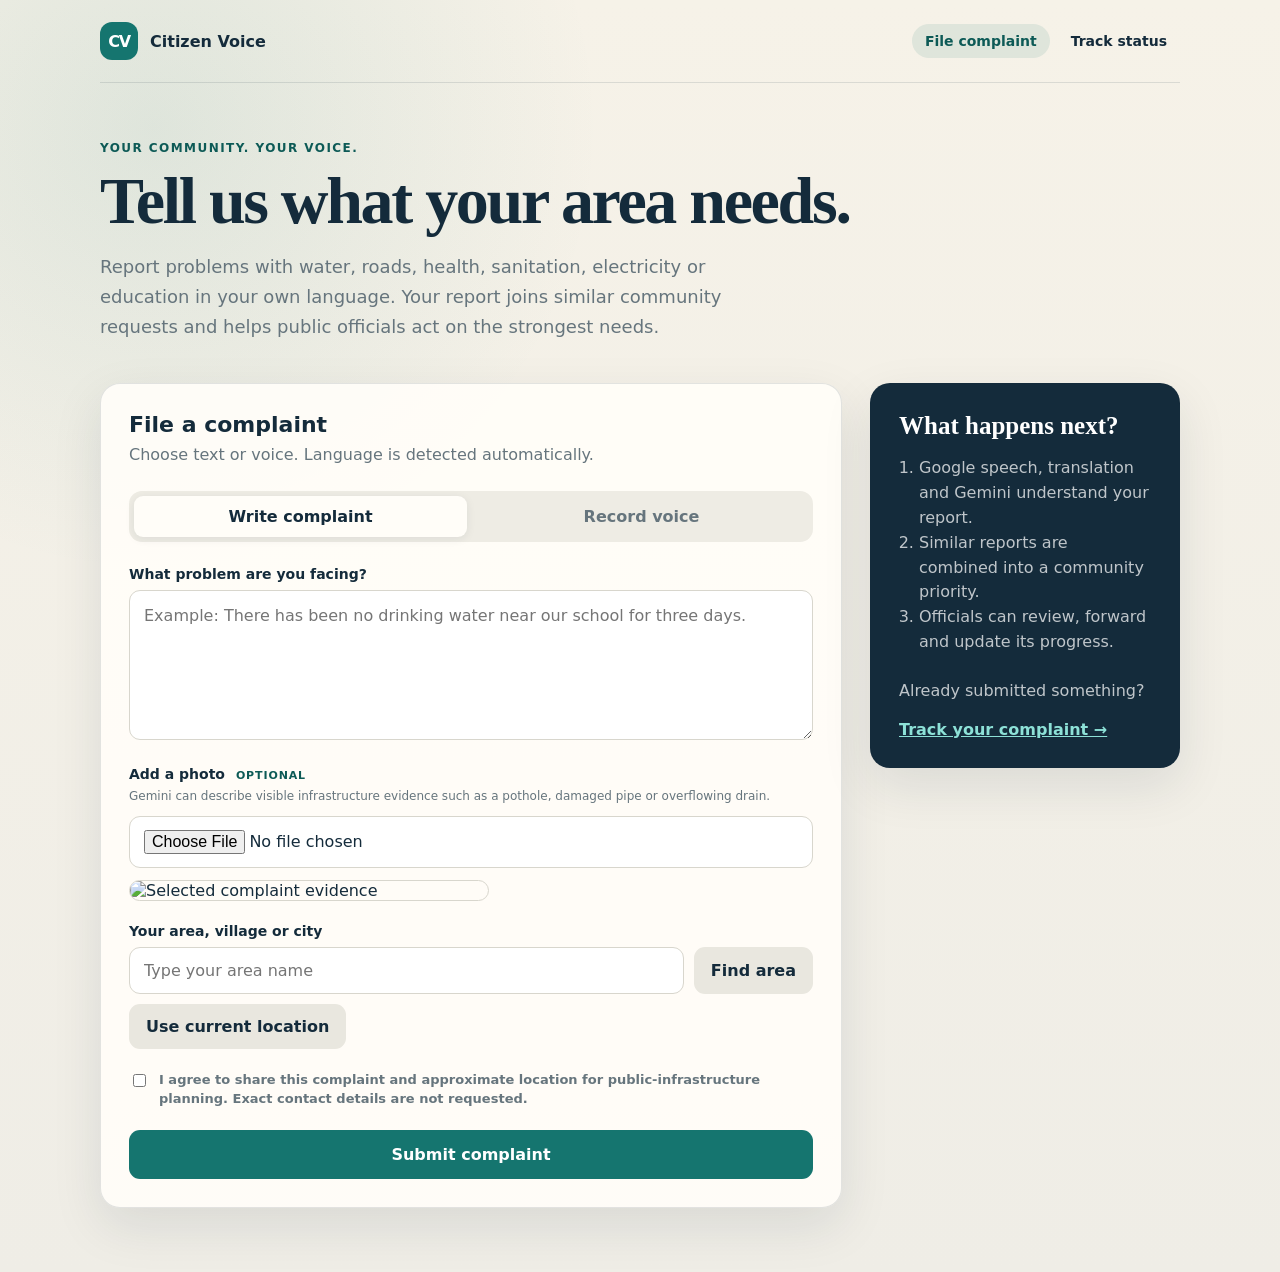
==== citizen/index.html @ c3f3e428 "Initial project upload" ====
<!doctype html>
<html lang="en">
<head>
  <meta charset="utf-8">
  <meta name="viewport" content="width=device-width, initial-scale=1">
  <meta name="description" content="Submit a multilingual public infrastructure complaint by text or voice.">
  <title>Citizen Voice — File a complaint</title>
  <link rel="stylesheet" href="/citizen/styles.css">
</head>
<body>
  <div class="shell">
    <header class="topbar">
      <a class="brand" href="/citizen/"><span class="brand-mark">CV</span><span>Citizen Voice</span></a>
      <nav class="nav" aria-label="Citizen services">
        <a class="active" href="/citizen/">File complaint</a>
        <a href="/citizen/track.html">Track status</a>
      </nav>
    </header>

    <section class="hero">
      <div class="kicker">Your community. Your voice.</div>
      <h1>Tell us what your area needs.</h1>
      <p>Report problems with water, roads, health, sanitation, electricity or education in your own language. Your report joins similar community requests and helps public officials act on the strongest needs.</p>
    </section>

    <main class="layout">
      <form class="card" id="complaint-form">
        <h2 class="section-title">File a complaint</h2>
        <p class="section-copy">Choose text or voice. Language is detected automatically.</p>

        <div class="mode-switch" role="group" aria-label="Complaint input type">
          <button type="button" class="active" id="text-mode">Write complaint</button>
          <button type="button" id="voice-mode">Record voice</button>
        </div>

        <div class="field" id="text-field">
          <label for="complaint-text">What problem are you facing?</label>
          <textarea id="complaint-text" maxlength="2000" placeholder="Example: There has been no drinking water near our school for three days."></textarea>
        </div>

        <div class="voice-box" id="voice-box">
          <label for="voice-language">Language spoken</label>
          <select id="voice-language">
            <option value="hi-IN">Hindi</option>
            <option value="en-IN">English (India)</option>
            <option value="ta-IN">Tamil</option>
            <option value="te-IN">Telugu</option>
            <option value="kn-IN">Kannada</option>
            <option value="ml-IN">Malayalam</option>
            <option value="mr-IN">Marathi</option>
            <option value="bn-IN">Bengali</option>
            <option value="gu-IN">Gujarati</option>
            <option value="pa-IN">Punjabi</option>
          </select>
          <button type="button" class="record-button" id="record-button" aria-label="Start voice recording">●</button>
          <div class="voice-status" id="voice-status">Tap to start recording</div>
          <audio id="audio-preview" controls hidden></audio>
        </div>

        <div class="field">
          <label for="complaint-photo">Add a photo <span class="optional">Optional</span></label>
          <p class="field-help">Gemini can describe visible infrastructure evidence such as a pothole, damaged pipe or overflowing drain.</p>
          <input id="complaint-photo" type="file" accept="image/jpeg,image/png,image/webp" capture="environment">
          <img id="photo-preview" class="photo-preview" alt="Selected complaint evidence" hidden>
        </div>

        <div class="field">
          <label for="area-input">Your area, village or city</label>
          <div class="field-row">
            <input id="area-input" maxlength="160" placeholder="Type your area name" autocomplete="address-level2">
            <button type="button" class="button secondary" id="find-area">Find area</button>
          </div>
          <div class="location-actions">
            <button type="button" class="button secondary" id="use-location">Use current location</button>
          </div>
          <div class="location-result" id="location-result" role="status"></div>
        </div>

        <label class="consent">
          <input type="checkbox" id="consent">
          <span>I agree to share this complaint and approximate location for public-infrastructure planning. Exact contact details are not requested.</span>
        </label>

        <button class="button submit" id="submit-button" type="submit">Submit complaint</button>
        <div class="notice" id="form-notice" role="alert"></div>
      </form>

      <aside class="card side-card">
        <h2>What happens next?</h2>
        <ol>
          <li>Google speech, translation and Gemini understand your report.</li>
          <li>Similar reports are combined into a community priority.</li>
          <li>Officials can review, forward and update its progress.</li>
        </ol>
        <p>Already submitted something?</p>
        <a href="/citizen/track.html">Track your complaint →</a>
      </aside>
    </main>
  </div>
  <script src="/citizen/file.js"></script>
</body>
</html>
---- citizen/styles.css ----
:root {
  --navy: #142b3b;
  --teal: #15756f;
  --teal-dark: #0d5a56;
  --cream: #f6f2e8;
  --paper: #fffdf8;
  --gold: #c98b2e;
  --red: #a83f34;
  --muted: #66757d;
  --line: #d8d6cd;
  --shadow: 0 18px 50px rgba(20, 43, 59, .10);
}
* { box-sizing: border-box; }
body {
  margin: 0;
  min-height: 100vh;
  color: var(--navy);
  background:
    radial-gradient(circle at 12% 10%, rgba(21,117,111,.10), transparent 28rem),
    linear-gradient(180deg, var(--cream), #efede6);
  font-family: Inter, ui-sans-serif, system-ui, -apple-system, BlinkMacSystemFont, "Segoe UI", sans-serif;
}
button, input, textarea, select { font: inherit; }
a { color: inherit; }
.shell { width: min(1080px, calc(100% - 32px)); margin: auto; }
.topbar {
  display: flex; align-items: center; justify-content: space-between; gap: 24px;
  padding: 22px 0; border-bottom: 1px solid rgba(20,43,59,.12);
}
.brand { display: flex; align-items: center; gap: 12px; text-decoration: none; font-weight: 800; }
.brand-mark {
  display: grid; place-items: center; width: 38px; height: 38px; border-radius: 12px;
  color: white; background: var(--teal); letter-spacing: -.08em;
}
.nav { display: flex; gap: 8px; }
.nav a { padding: 9px 13px; border-radius: 999px; text-decoration: none; font-size: 14px; font-weight: 700; }
.nav a.active, .nav a:hover { background: rgba(21,117,111,.10); color: var(--teal-dark); }
.hero { padding: 58px 0 30px; max-width: 760px; }
.kicker { color: var(--teal-dark); text-transform: uppercase; letter-spacing: .12em; font-size: 12px; font-weight: 800; }
h1 { font-family: Georgia, "Times New Roman", serif; font-size: clamp(38px, 6vw, 66px); line-height: 1.02; letter-spacing: -.035em; margin: 12px 0 18px; }
.hero p { max-width: 650px; color: var(--muted); font-size: 18px; line-height: 1.65; margin: 0; }
.layout { display: grid; grid-template-columns: minmax(0, 1fr) 310px; gap: 28px; padding: 12px 0 64px; align-items: start; }
.card { background: rgba(255,253,248,.94); border: 1px solid rgba(20,43,59,.12); border-radius: 20px; box-shadow: var(--shadow); padding: 28px; }
.side-card { background: var(--navy); color: white; }
.side-card h2 { font-family: Georgia, serif; font-size: 25px; margin: 0 0 12px; }
.side-card p, .side-card li { color: rgba(255,255,255,.73); line-height: 1.55; }
.side-card ol { padding-left: 20px; margin-bottom: 24px; }
.side-card a { display: inline-block; color: #8de1d7; font-weight: 800; }
.section-title { margin: 0 0 6px; font-size: 22px; }
.section-copy { margin: 0 0 24px; color: var(--muted); line-height: 1.5; }
.mode-switch { display: grid; grid-template-columns: 1fr 1fr; gap: 8px; padding: 5px; background: #eeece4; border-radius: 13px; margin-bottom: 24px; }
.mode-switch button { border: 0; border-radius: 9px; padding: 11px; background: transparent; color: var(--muted); cursor: pointer; font-weight: 800; }
.mode-switch button.active { background: var(--paper); color: var(--navy); box-shadow: 0 2px 10px rgba(20,43,59,.08); }
.field { margin-bottom: 22px; }
label { display: block; margin-bottom: 8px; font-size: 14px; font-weight: 800; }
input, textarea, select {
  width: 100%; border: 1px solid var(--line); border-radius: 11px; padding: 13px 14px;
  color: var(--navy); background: white; outline: none;
}
input:focus, textarea:focus, select:focus { border-color: var(--teal); box-shadow: 0 0 0 3px rgba(21,117,111,.12); }
textarea { min-height: 150px; resize: vertical; line-height: 1.5; }
.field-row { display: flex; gap: 10px; }
.field-row input { flex: 1; }
.button {
  border: 0; border-radius: 11px; padding: 13px 17px; background: var(--teal); color: white;
  cursor: pointer; font-weight: 800; text-decoration: none; text-align: center;
}
.button:hover { background: var(--teal-dark); }
.button.secondary { color: var(--navy); background: #e9e7df; }
.button:disabled { cursor: not-allowed; opacity: .52; }
.location-actions { display: flex; gap: 10px; flex-wrap: wrap; margin-top: 10px; }
.location-result { display: none; margin-top: 12px; padding: 13px; border-radius: 11px; background: rgba(21,117,111,.08); color: var(--teal-dark); font-size: 14px; line-height: 1.45; }
.location-result.show { display: block; }
.voice-box { display: none; border: 1px dashed #a9aaa4; border-radius: 14px; padding: 25px; text-align: center; background: #faf8f1; }
.voice-box.show { display: block; }
.voice-box select { max-width: 280px; margin: 0 auto 18px; display: block; }
.record-button { width: 78px; height: 78px; border-radius: 50%; border: 0; background: var(--red); color: white; cursor: pointer; font-size: 28px; }
.record-button.recording { animation: pulse 1.2s infinite; }
@keyframes pulse { 50% { box-shadow: 0 0 0 13px rgba(168,63,52,.14); } }
.voice-status { min-height: 24px; color: var(--muted); margin-top: 12px; }
.optional { margin-left: 6px; color: var(--teal-dark); font-size: 11px; text-transform: uppercase; letter-spacing: .08em; }
.field-help { margin: -2px 0 10px; color: var(--muted); font-size: 12px; line-height: 1.45; }
.photo-preview { display: block; width: min(100%, 360px); max-height: 230px; object-fit: cover; margin-top: 12px; border-radius: 12px; border: 1px solid var(--line); }
.consent { display: flex; gap: 10px; align-items: flex-start; color: var(--muted); font-size: 13px; line-height: 1.45; margin: 22px 0; }
.consent input { width: auto; margin-top: 3px; }
.submit { width: 100%; font-size: 16px; padding: 15px; }
.notice { display: none; margin-top: 18px; padding: 16px; border-radius: 13px; line-height: 1.5; }
.notice.show { display: block; }
.notice.error { background: #fae8e5; color: #772b24; }
.notice.success { background: #e5f3ed; color: #174e40; }
.tracking-code { display: block; margin: 13px 0; font: 800 24px ui-monospace, SFMono-Regular, Menlo, monospace; letter-spacing: .06em; color: var(--navy); }
.result-actions { display: flex; gap: 10px; flex-wrap: wrap; }
.track-wrap { width: min(760px, calc(100% - 32px)); margin: 64px auto; }
.track-form { display: flex; gap: 10px; }
.track-form input { text-transform: uppercase; font-family: ui-monospace, monospace; font-weight: 800; letter-spacing: .05em; }
.timeline { display: grid; grid-template-columns: repeat(3, 1fr); margin: 30px 0; }
.step { position: relative; text-align: center; color: #949b9f; font-size: 12px; font-weight: 800; }
.step::before { content: ''; display: block; width: 18px; height: 18px; border: 3px solid #c8cbc9; border-radius: 50%; background: var(--paper); margin: 0 auto 9px; position: relative; z-index: 2; }
.step:not(:last-child)::after { content: ''; position: absolute; height: 3px; background: #d7d9d7; left: 50%; right: -50%; top: 8px; }
.step.done { color: var(--teal-dark); }
.step.done::before { border-color: var(--teal); background: var(--teal); }
.step.done:not(:last-child)::after { background: var(--teal); }
.detail-grid { display: grid; grid-template-columns: 1fr 1fr; gap: 14px; }
.detail { padding: 14px; background: #f0eee7; border-radius: 11px; }
.detail span { display: block; color: var(--muted); font-size: 11px; text-transform: uppercase; letter-spacing: .08em; margin-bottom: 5px; }
.privacy-note { margin-top: 22px; color: var(--muted); font-size: 12px; line-height: 1.5; }
@media (max-width: 780px) {
  .layout { grid-template-columns: 1fr; }
  .side-card { order: -1; }
  .hero { padding-top: 38px; }
  .topbar { align-items: flex-start; }
}
@media (max-width: 520px) {
  .shell { width: min(100% - 20px, 1080px); }
  .card { padding: 20px; border-radius: 16px; }
  .brand span:last-child { display: none; }
  .field-row, .track-form { flex-direction: column; }
  .detail-grid { grid-template-columns: 1fr; }
}
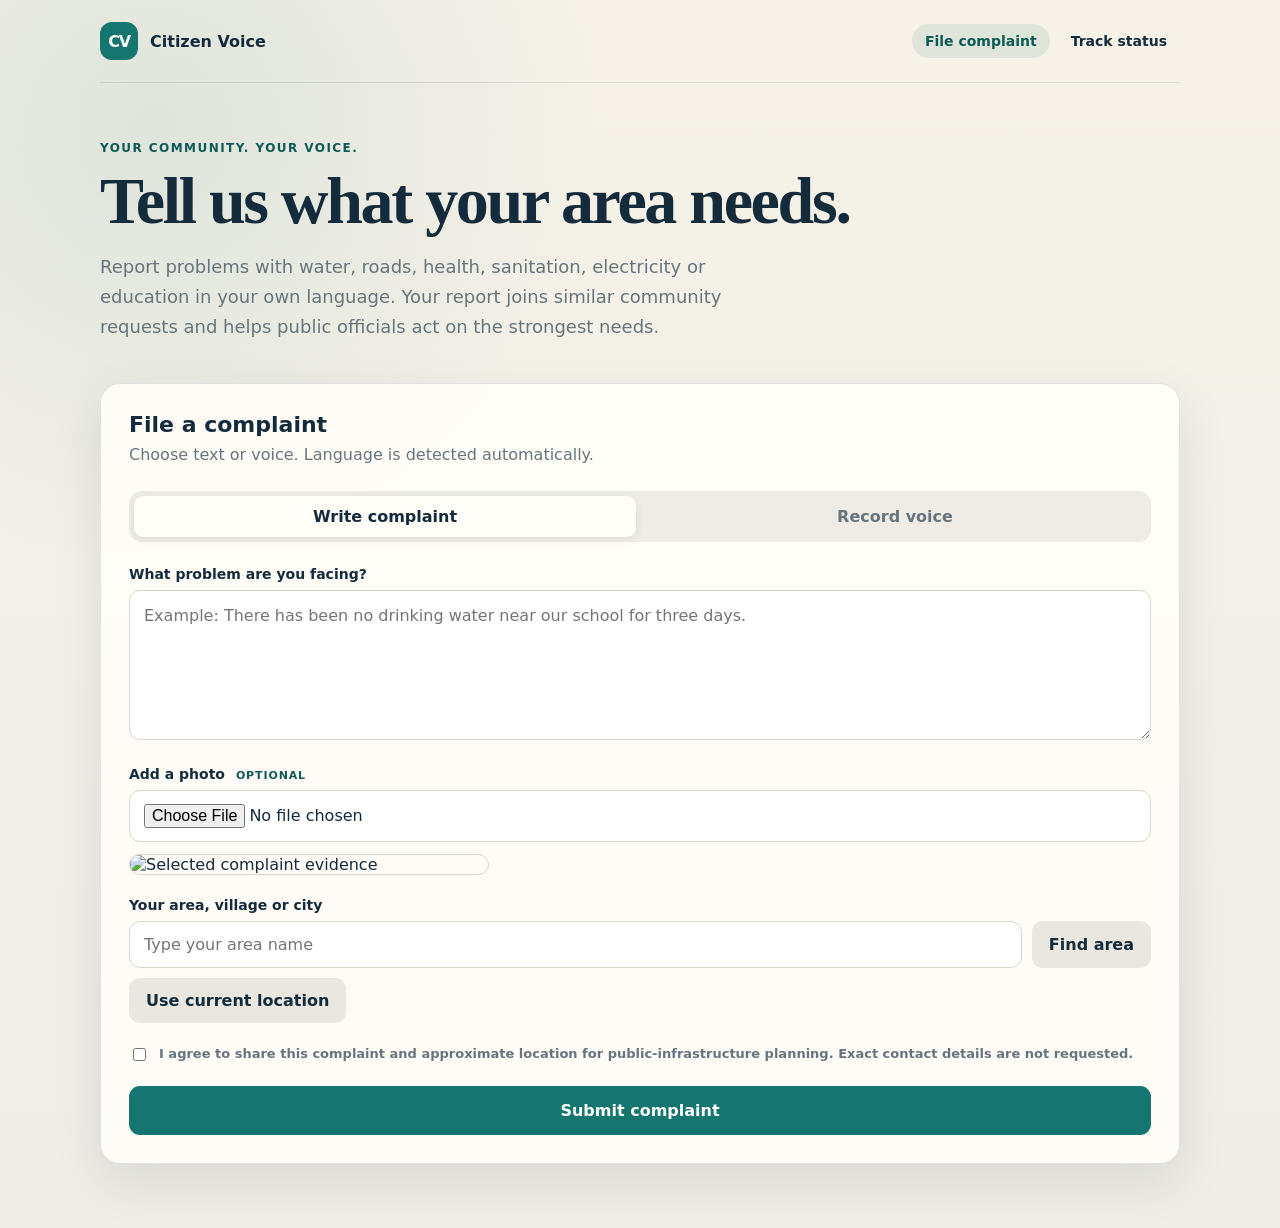
==== commit 07bfd792: "Simplify citizen complaint form" ====
--- a/citizen/index.html
+++ b/citizen/index.html
@@ -59,7 +59,6 @@
 
         <div class="field">
           <label for="complaint-photo">Add a photo <span class="optional">Optional</span></label>
-          <p class="field-help">Gemini can describe visible infrastructure evidence such as a pothole, damaged pipe or overflowing drain.</p>
           <input id="complaint-photo" type="file" accept="image/jpeg,image/png,image/webp" capture="environment">
           <img id="photo-preview" class="photo-preview" alt="Selected complaint evidence" hidden>
         </div>
@@ -85,16 +84,6 @@
         <div class="notice" id="form-notice" role="alert"></div>
       </form>
 
-      <aside class="card side-card">
-        <h2>What happens next?</h2>
-        <ol>
-          <li>Google speech, translation and Gemini understand your report.</li>
-          <li>Similar reports are combined into a community priority.</li>
-          <li>Officials can review, forward and update its progress.</li>
-        </ol>
-        <p>Already submitted something?</p>
-        <a href="/citizen/track.html">Track your complaint →</a>
-      </aside>
     </main>
   </div>
   <script src="/citizen/file.js"></script>
--- a/citizen/styles.css
+++ b/citizen/styles.css
@@ -39,7 +39,7 @@
 .kicker { color: var(--teal-dark); text-transform: uppercase; letter-spacing: .12em; font-size: 12px; font-weight: 800; }
 h1 { font-family: Georgia, "Times New Roman", serif; font-size: clamp(38px, 6vw, 66px); line-height: 1.02; letter-spacing: -.035em; margin: 12px 0 18px; }
 .hero p { max-width: 650px; color: var(--muted); font-size: 18px; line-height: 1.65; margin: 0; }
-.layout { display: grid; grid-template-columns: minmax(0, 1fr) 310px; gap: 28px; padding: 12px 0 64px; align-items: start; }
+.layout { display: grid; grid-template-columns: minmax(0, 1fr); padding: 12px 0 64px; align-items: start; }
 .card { background: rgba(255,253,248,.94); border: 1px solid rgba(20,43,59,.12); border-radius: 20px; box-shadow: var(--shadow); padding: 28px; }
 .side-card { background: var(--navy); color: white; }
 .side-card h2 { font-family: Georgia, serif; font-size: 25px; margin: 0 0 12px; }
@@ -106,7 +106,6 @@
 .privacy-note { margin-top: 22px; color: var(--muted); font-size: 12px; line-height: 1.5; }
 @media (max-width: 780px) {
   .layout { grid-template-columns: 1fr; }
-  .side-card { order: -1; }
   .hero { padding-top: 38px; }
   .topbar { align-items: flex-start; }
 }
